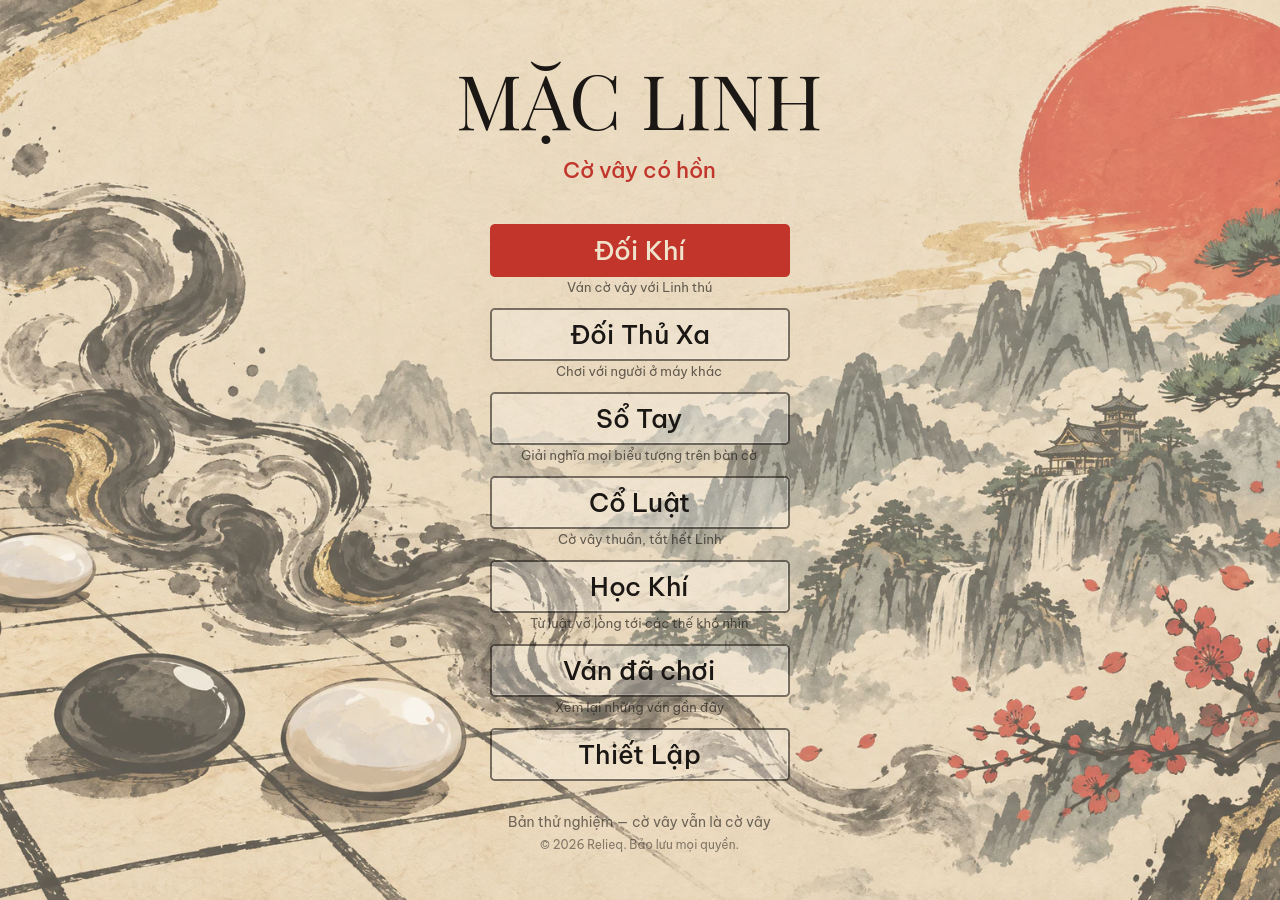
==== index.html @ 14c05e88 "Phát hành: 1.2.1 — Đối Thủ Xa nhận thắng sau 3 phút vắng" ====
<!doctype html>
<html lang="en">
<head>
  <meta charset="utf-8">
  <meta name="viewport" content="width=device-width, initial-scale=1, viewport-fit=cover">
  <title>Mặc Linh</title>
  <meta name="description" content="Mặc Linh — cờ vây 9×9 phong cách thuỷ mặc. Quân cờ tạo được hình đẹp thì thức tỉnh thành Linh, đất vây kín thì hoá thành tranh.">
  <meta property="og:type" content="website">
  <meta property="og:url" content="https://maclinh.rediov.com/">
  <meta property="og:title" content="Mặc Linh — Cờ vây có hồn">
  <meta property="og:description" content="Cờ vây 9×9 phong cách thuỷ mặc. Chơi ngay trên trình duyệt, không cần cài đặt.">
  <meta property="og:image" content="https://maclinh.rediov.com/og_cover.png">
  <meta property="og:image:width" content="1200">
  <meta property="og:image:height" content="630">
  <meta property="og:locale" content="vi_VN">
  <meta name="twitter:card" content="summary_large_image">
  <link id="-gd-engine-icon" rel="icon" type="image/png" href="index.icon.png" />
<link rel="apple-touch-icon" href="index.apple-touch-icon.png"/>

  <!-- Project-owned starting point, not the platform default. Customize the presentation below. -->
  <!-- Embedded Noto Sans SC loader subset: SIL Open Font License 1.1; license text: ui/web/NotoSansSC-OFL.txt. -->
  <style id="manus-fonts">
/* manus-loader-cjk:start */
/* Noto Sans SC loader subset. SIL Open Font License 1.1 (https://openfontlicense.org); license text: ui/web/NotoSansSC-OFL.txt.
Source SHA-256: 38f4c5f927f746b3dfa4c3a5d7edf0b7a3e828e27438418fa54f9e1565289412 */
@font-face{font-family:"Noto Sans SC";font-style:normal;font-weight:400 700;font-display:block;src:url([data-uri]) format("woff2")}
/* manus-loader-cjk:end */
  </style>
  <style>
    html, body { margin: 0; width: 100%; height: 100%; overflow: hidden; background: #f2e8d9; color: #2a2420; font-family: Georgia, "Times New Roman", "Noto Sans SC", serif; }
    #canvas { display: block; width: 100%; height: 100%; outline: none; }
    #loading { position: fixed; inset: 0; display: grid; place-content: center; gap: 18px; padding: max(24px, env(safe-area-inset-top)) max(24px, env(safe-area-inset-right)) max(24px, env(safe-area-inset-bottom)) max(24px, env(safe-area-inset-left)); background: #f2e8d9; text-align: center; }
    #loading[hidden], [hidden] { display: none; }
    h1 { margin: 0; font-size: clamp(20px, 5vw, 32px); overflow-wrap: anywhere; }
    p { margin: 0; }
    progress { width: min(320px, 75vw); justify-self: center; }
    #loading-notice { max-width: 360px; justify-self: center; line-height: 1.5; }
    button { justify-self: center; padding: 12px 24px; cursor: pointer; font: inherit;
      background: #b3312a; color: #f6efe3; border: none; border-radius: 3px; }
    #game-mark { width: 96px; height: 96px; justify-self: center; image-rendering: auto;
      animation: maclinh-breathe 3.6s ease-in-out infinite; }
    h1 { letter-spacing: 0.08em; }
    #loading-status { color: #6a5c4c; font-size: 14px; letter-spacing: 0.04em; }
    progress { accent-color: #b3312a; }
    @media (prefers-reduced-motion: reduce) { #game-mark { animation: none; } }
    @keyframes maclinh-breathe {
      0%, 100% { opacity: 0.86; transform: scale(1); }
      50% { opacity: 1; transform: scale(1.04); }
    }
  </style>
</head>
<body>
  <canvas id="canvas" tabindex="0">Your browser does not support canvas.</canvas>
  <section id="loading" role="status">
    <img id="game-mark" src="[data-uri]" alt="">
    <h1 id="game-title"></h1>
    <p id="loading-status">Loading…</p>
    <progress id="loading-progress" aria-label="Download progress"></progress>
    <p id="loading-notice" hidden></p>
    <button id="loading-retry" type="button" hidden>Retry</button>
    <noscript>JavaScript is required to play this game.</noscript>
  </section>
  <script>
    (() => {
      const config = {"args":[],"canvasResizePolicy":2,"emscriptenPoolSize":8,"ensureCrossOriginIsolationHeaders":true,"executable":"index","experimentalVK":true,"fileSizes":{"index.pck":8876524,"index.wasm":38451485},"focusCanvas":true,"gdextensionLibs":[],"godotPoolSize":4};
      const threads = false;
      const canvas = document.getElementById('canvas');
      const loading = document.getElementById('loading');
      const status = document.getElementById('loading-status');
      const progress = document.getElementById('loading-progress');
      const notice = document.getElementById('loading-notice');
      const retry = document.getElementById('loading-retry');
      document.getElementById('game-title').textContent = document.title;
      // No saved game preference is visible here: follow the browser's preferred language.
      const zh = false; // Mặc Linh luôn hiển thị tiếng Việt.
      document.documentElement.lang = 'vi';
      status.textContent = 'Đang mài mực…';
      retry.textContent = 'Thử lại';
      progress.setAttribute('aria-label', 'Tiến độ tải');
      retry.addEventListener('click', () => window.location.reload());
      let failed = false;
      let ready = false;
      const startedAt = performance.now();
      let lastProgressAt = startedAt;
      let downloadedBytes = 0;
      let downloadComplete = false;
      const updateNotice = () => {
        if (failed || ready || performance.now() - startedAt < 30000) return;
        notice.hidden = false;
        retry.hidden = false;
        const message = performance.now() - lastProgressAt >= 30000
          ? (zh ? '' : 'Chưa thấy tiến triển mới. Bạn có thể chờ thêm hoặc thử lại.')
          : (zh ? '' : 'Vẫn đang tải. Bạn có thể chờ thêm hoặc thử lại.');
        if (notice.textContent !== message) notice.textContent = message;
      };
      const onWindowError = (event) => fail(event.error || new Error('Engine startup error'));
      const onUnhandledRejection = (event) => fail(event.reason || new Error('Engine startup rejected'));
      // Time alone cannot prove failure: downloads and WASM compilation may be slow.
      const startupWatch = setInterval(updateNotice, 1000);
      const stopObserving = () => {
        clearInterval(startupWatch);
        window.removeEventListener('error', onWindowError);
        window.removeEventListener('unhandledrejection', onUnhandledRejection);
      };
      const fail = (error) => {
        if (failed || ready) return;
        failed = true;
        stopObserving();
        console.error('[game-loading] Startup failed', error);
        loading.hidden = false;
        status.textContent = zh ? '' : 'Không tải được ván cờ. Xin thử lại.';
        progress.hidden = true;
        notice.hidden = true;
        retry.hidden = false;
      };
      // Some Godot bootstrap promises do not forward download/compile failures.
      window.addEventListener('error', onWindowError);
      window.addEventListener('unhandledrejection', onUnhandledRejection);
      const onProgress = (current, total) => {
        if (failed || ready) return;
        // Repeated/unknown totals do not renew liveness; growing byte counts do.
        if (Number.isFinite(current) && current > downloadedBytes) {
          downloadedBytes = current;
          lastProgressAt = performance.now();
        }
        if (!downloadComplete && Number.isFinite(total) && total > 0 && Number.isFinite(current) && current >= total) {
          downloadComplete = true;
          lastProgressAt = performance.now();
        }
        updateNotice();
        if (!Number.isFinite(total) || total <= 0 || !Number.isFinite(current) || current < 0) {
          progress.removeAttribute('value');
          status.textContent = zh ? '' : 'Đang mài mực…';
          return;
        }
        progress.max = total;
        progress.value = Math.min(current, total);
        status.textContent = current >= total
          ? (zh ? '' : 'Đang mở bàn cờ…')
          : `${Math.floor(current / total * 100)}%`;
      };
      const start = async () => {
        if (failed) return;
        try {
          lastProgressAt = performance.now();
          const missing = Engine.getMissingFeatures({ threads });
          if (missing.length) throw new Error(`Missing browser features: ${missing.join(', ')}`);
          const engine = new Engine({ ...config, canvas });
          await engine.startGame({ onProgress });
          if (failed) return;
          ready = true;
          stopObserving();
          notice.hidden = true;
          retry.hidden = true;
          // Download completion alone is not engine readiness.
          requestAnimationFrame(() => requestAnimationFrame(() => {
            if (failed) return;
            loading.hidden = true;
            if (config['focusCanvas']) canvas.focus();
          }));
        } catch (error) {
          fail(error);
        }
      };
      const script = document.createElement('script');
      script.src = 'index.js';
      script.addEventListener('load', start, { once: true });
      script.addEventListener('error', () => fail(new Error('Engine script could not be loaded')), { once: true });
      document.head.appendChild(script);
    })();
  </script>
</body>
</html>
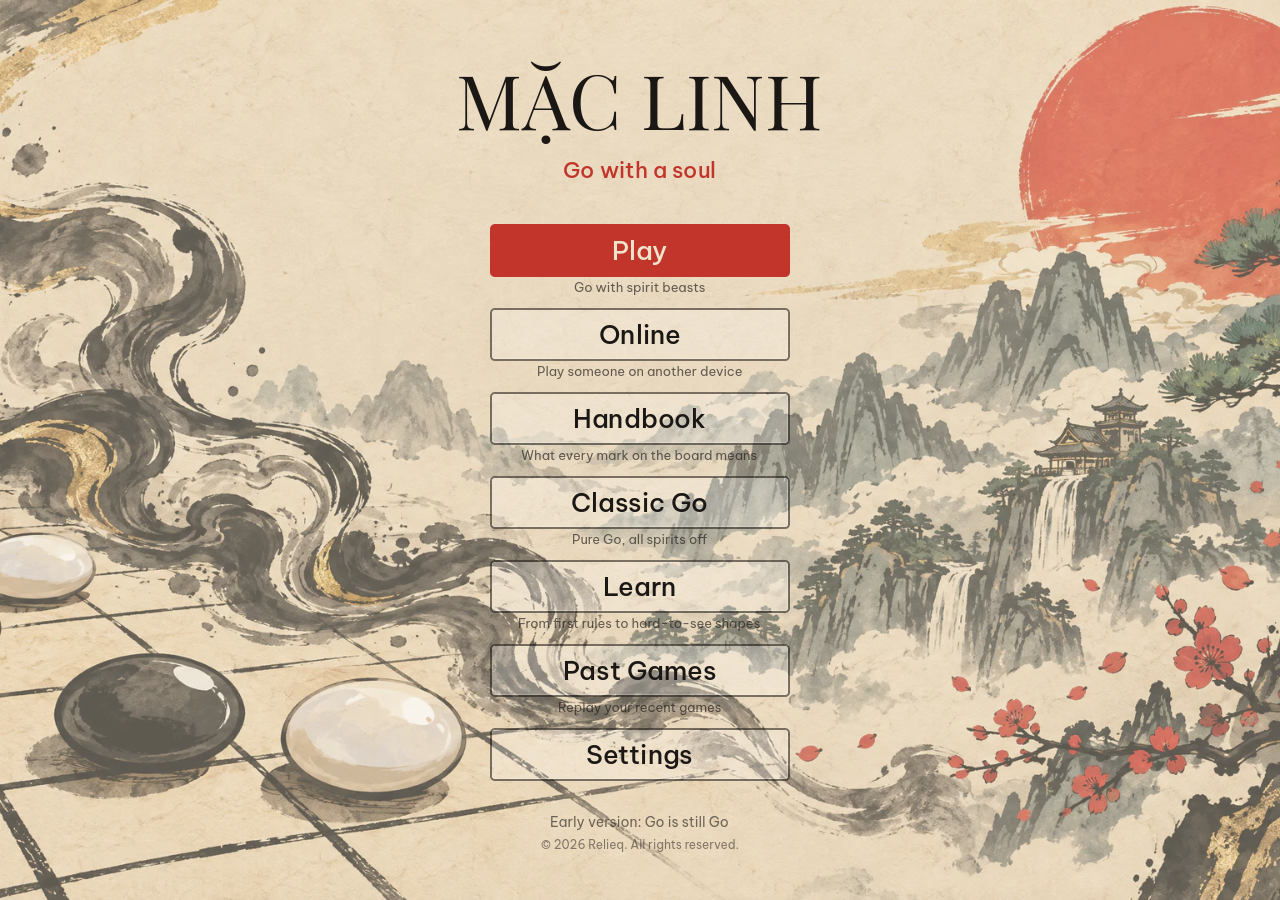
==== commit 37640677: "Phát hành: 1.4.0 — thêm tiếng Anh (English), chọn ở Thiết Lập" ====
--- a/index.html
+++ b/index.html
@@ -1,5 +1,5 @@
 <!doctype html>
-<html lang="en">
+<html lang="vi">
 <head>
   <meta charset="utf-8">
   <meta name="viewport" content="width=device-width, initial-scale=1, viewport-fit=cover">
@@ -7,8 +7,8 @@
   <meta name="description" content="Mặc Linh — cờ vây 9×9 phong cách thuỷ mặc. Quân cờ tạo được hình đẹp thì thức tỉnh thành Linh, đất vây kín thì hoá thành tranh.">
   <meta property="og:type" content="website">
   <meta property="og:url" content="https://maclinh.rediov.com/">
-  <meta property="og:title" content="Mặc Linh — Cờ vây có hồn">
-  <meta property="og:description" content="Cờ vây 9×9 phong cách thuỷ mặc. Chơi ngay trên trình duyệt, không cần cài đặt.">
+  <meta property="og:title" content="Mặc Linh — Cờ vây có hồn · Go with a soul">
+  <meta property="og:description" content="Cờ vây phong cách thuỷ mặc, chơi ngay trên trình duyệt. Ink-wash Go in your browser, in Vietnamese or English.">
   <meta property="og:image" content="https://maclinh.rediov.com/og_cover.png">
   <meta property="og:image:width" content="1200">
   <meta property="og:image:height" content="630">
@@ -62,7 +62,7 @@
   </section>
   <script>
     (() => {
-      const config = {"args":[],"canvasResizePolicy":2,"emscriptenPoolSize":8,"ensureCrossOriginIsolationHeaders":true,"executable":"index","experimentalVK":true,"fileSizes":{"index.pck":8876524,"index.wasm":38451485},"focusCanvas":true,"gdextensionLibs":[],"godotPoolSize":4};
+      const config = {"args":[],"canvasResizePolicy":2,"emscriptenPoolSize":8,"ensureCrossOriginIsolationHeaders":true,"executable":"index","experimentalVK":true,"fileSizes":{"index.pck":8944588,"index.wasm":38451485},"focusCanvas":true,"gdextensionLibs":[],"godotPoolSize":4};
       const threads = false;
       const canvas = document.getElementById('canvas');
       const loading = document.getElementById('loading');
@@ -71,12 +71,25 @@
       const notice = document.getElementById('loading-notice');
       const retry = document.getElementById('loading-retry');
       document.getElementById('game-title').textContent = document.title;
-      // No saved game preference is visible here: follow the browser's preferred language.
-      const zh = false; // Mặc Linh luôn hiển thị tiếng Việt.
-      document.documentElement.lang = 'vi';
-      status.textContent = 'Đang mài mực…';
-      retry.textContent = 'Thử lại';
-      progress.setAttribute('aria-label', 'Tiến độ tải');
+      // Same rule as the game (Loc.system_locale): the language chosen in Settings (mirrored to localStorage
+      // by the game), else Vietnamese when any preferred browser language is Vietnamese or the time zone is Vietnam's.
+      const pickLang = () => {
+        try {
+          const saved = localStorage.getItem('maclinh_lang');
+          if (saved === 'vi' || saved === 'en') return saved;
+        } catch (e) {}
+        const langs = navigator.languages || [navigator.language || ''];
+        if (langs.some((l) => String(l).toLowerCase().startsWith('vi'))) return 'vi';
+        let tz = '';
+        try { tz = Intl.DateTimeFormat().resolvedOptions().timeZone || ''; } catch (e) {}
+        return tz === 'Asia/Ho_Chi_Minh' || tz === 'Asia/Saigon' ? 'vi' : 'en';
+      };
+      const en = pickLang() === 'en';
+      const T = (vi, enText) => (en ? enText : vi);
+      document.documentElement.lang = en ? 'en' : 'vi';
+      status.textContent = T('Đang mài mực…', 'Grinding the ink…');
+      retry.textContent = T('Thử lại', 'Try again');
+      progress.setAttribute('aria-label', T('Tiến độ tải', 'Loading progress'));
       retry.addEventListener('click', () => window.location.reload());
       let failed = false;
       let ready = false;
@@ -89,8 +102,8 @@
         notice.hidden = false;
         retry.hidden = false;
         const message = performance.now() - lastProgressAt >= 30000
-          ? (zh ? '' : 'Chưa thấy tiến triển mới. Bạn có thể chờ thêm hoặc thử lại.')
-          : (zh ? '' : 'Vẫn đang tải. Bạn có thể chờ thêm hoặc thử lại.');
+          ? T('Chưa thấy tiến triển mới. Bạn có thể chờ thêm hoặc thử lại.', 'No progress for a while. You can keep waiting or try again.')
+          : T('Vẫn đang tải. Bạn có thể chờ thêm hoặc thử lại.', 'Still loading. You can keep waiting or try again.');
         if (notice.textContent !== message) notice.textContent = message;
       };
       const onWindowError = (event) => fail(event.error || new Error('Engine startup error'));
@@ -108,7 +121,7 @@
         stopObserving();
         console.error('[game-loading] Startup failed', error);
         loading.hidden = false;
-        status.textContent = zh ? '' : 'Không tải được ván cờ. Xin thử lại.';
+        status.textContent = T('Không tải được ván cờ. Xin thử lại.', 'Could not load the game. Please try again.');
         progress.hidden = true;
         notice.hidden = true;
         retry.hidden = false;
@@ -130,13 +143,13 @@
         updateNotice();
         if (!Number.isFinite(total) || total <= 0 || !Number.isFinite(current) || current < 0) {
           progress.removeAttribute('value');
-          status.textContent = zh ? '' : 'Đang mài mực…';
+          status.textContent = T('Đang mài mực…', 'Grinding the ink…');
           return;
         }
         progress.max = total;
         progress.value = Math.min(current, total);
         status.textContent = current >= total
-          ? (zh ? '' : 'Đang mở bàn cờ…')
+          ? T('Đang mở bàn cờ…', 'Setting up the board…')
           : `${Math.floor(current / total * 100)}%`;
       };
       const start = async () => {
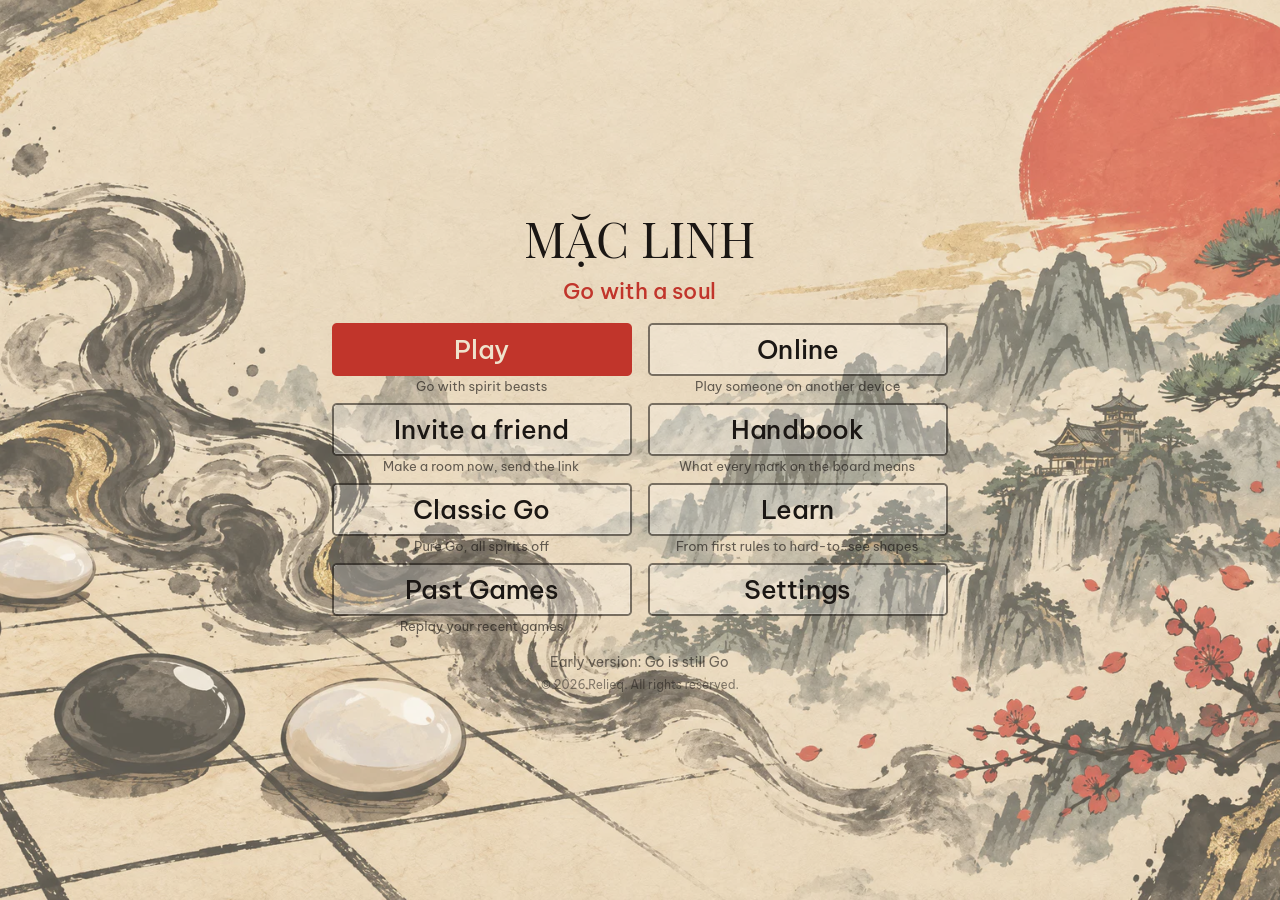
==== commit d11d574f: "Đo lượt dùng, thẻ chia sẻ cuối ván, Mời bạn đấu, số người online" ====
--- a/index.html
+++ b/index.html
@@ -1,18 +1,19 @@
 <!doctype html>
-<html lang="vi">
+<html lang="en">
 <head>
   <meta charset="utf-8">
   <meta name="viewport" content="width=device-width, initial-scale=1, viewport-fit=cover">
   <title>Mặc Linh</title>
-  <meta name="description" content="Mặc Linh — cờ vây 9×9 phong cách thuỷ mặc. Quân cờ tạo được hình đẹp thì thức tỉnh thành Linh, đất vây kín thì hoá thành tranh.">
+  <meta name="description" content="Mặc Linh — ink-wash Go (weiqi/baduk) where good shapes awaken spirit beasts and surrounded territory blooms into paintings. Cờ vây phong cách thuỷ mặc.">
   <meta property="og:type" content="website">
   <meta property="og:url" content="https://maclinh.rediov.com/">
-  <meta property="og:title" content="Mặc Linh — Cờ vây có hồn · Go with a soul">
-  <meta property="og:description" content="Cờ vây phong cách thuỷ mặc, chơi ngay trên trình duyệt. Ink-wash Go in your browser, in Vietnamese or English.">
+  <meta property="og:title" content="Mặc Linh — Go with a soul · Cờ vây có hồn">
+  <meta property="og:description" content="Ink-wash Go in your browser, in English or Vietnamese. Cờ vây phong cách thuỷ mặc, chơi ngay trên trình duyệt.">
   <meta property="og:image" content="https://maclinh.rediov.com/og_cover.png">
   <meta property="og:image:width" content="1200">
   <meta property="og:image:height" content="630">
-  <meta property="og:locale" content="vi_VN">
+  <meta property="og:locale" content="en_US">
+  <meta property="og:locale:alternate" content="vi_VN">
   <meta name="twitter:card" content="summary_large_image">
   <link id="-gd-engine-icon" rel="icon" type="image/png" href="index.icon.png" />
 <link rel="apple-touch-icon" href="index.apple-touch-icon.png"/>
@@ -48,6 +49,8 @@
       50% { opacity: 1; transform: scale(1.04); }
     }
   </style>
+  <!-- Đếm lượt xem trang và sự kiện trong game (GoatCounter, không cookie, không định danh người chơi) -->
+  <script data-goatcounter="https://maclinh.goatcounter.com/count" async src="https://gc.zgo.at/count.js"></script>
 </head>
 <body>
   <canvas id="canvas" tabindex="0">Your browser does not support canvas.</canvas>
@@ -62,7 +65,7 @@
   </section>
   <script>
     (() => {
-      const config = {"args":[],"canvasResizePolicy":2,"emscriptenPoolSize":8,"ensureCrossOriginIsolationHeaders":true,"executable":"index","experimentalVK":true,"fileSizes":{"index.pck":8944588,"index.wasm":38451485},"focusCanvas":true,"gdextensionLibs":[],"godotPoolSize":4};
+      const config = {"args":[],"canvasResizePolicy":2,"emscriptenPoolSize":8,"ensureCrossOriginIsolationHeaders":true,"executable":"index","experimentalVK":true,"fileSizes":{"index.pck":8960748,"index.wasm":38451485},"focusCanvas":true,"gdextensionLibs":[],"godotPoolSize":4};
       const threads = false;
       const canvas = document.getElementById('canvas');
       const loading = document.getElementById('loading');
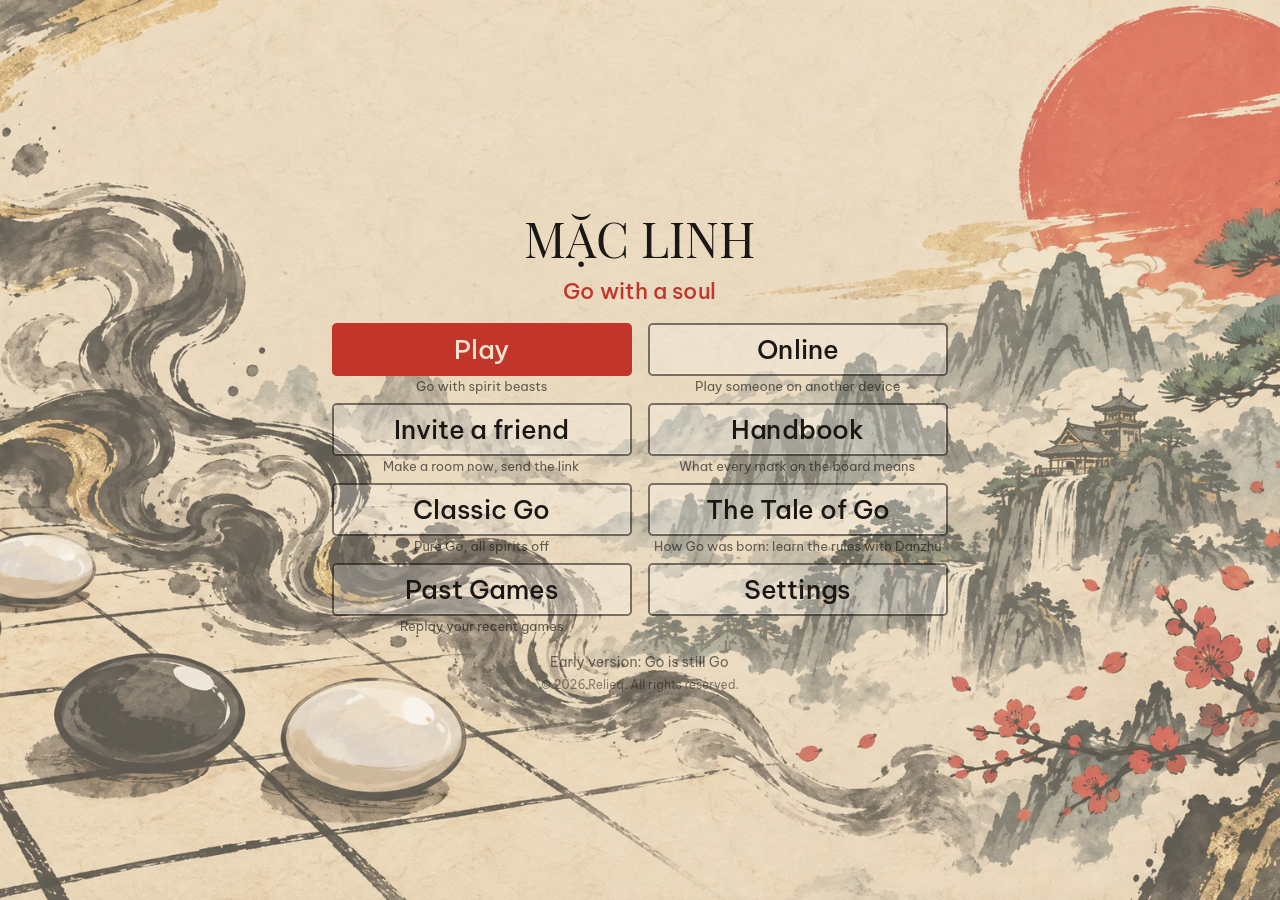
==== commit b0877fa1: "Phát hành 1.6.0: Kỳ Truyện hồi 1–3 thay Học Khí" ====
--- a/index.html
+++ b/index.html
@@ -65,7 +65,7 @@
   </section>
   <script>
     (() => {
-      const config = {"args":[],"canvasResizePolicy":2,"emscriptenPoolSize":8,"ensureCrossOriginIsolationHeaders":true,"executable":"index","experimentalVK":true,"fileSizes":{"index.pck":8960748,"index.wasm":38451485},"focusCanvas":true,"gdextensionLibs":[],"godotPoolSize":4};
+      const config = {"args":[],"canvasResizePolicy":2,"emscriptenPoolSize":8,"ensureCrossOriginIsolationHeaders":true,"executable":"index","experimentalVK":true,"fileSizes":{"index.pck":9592876,"index.wasm":38451485},"focusCanvas":true,"gdextensionLibs":[],"godotPoolSize":4};
       const threads = false;
       const canvas = document.getElementById('canvas');
       const loading = document.getElementById('loading');
